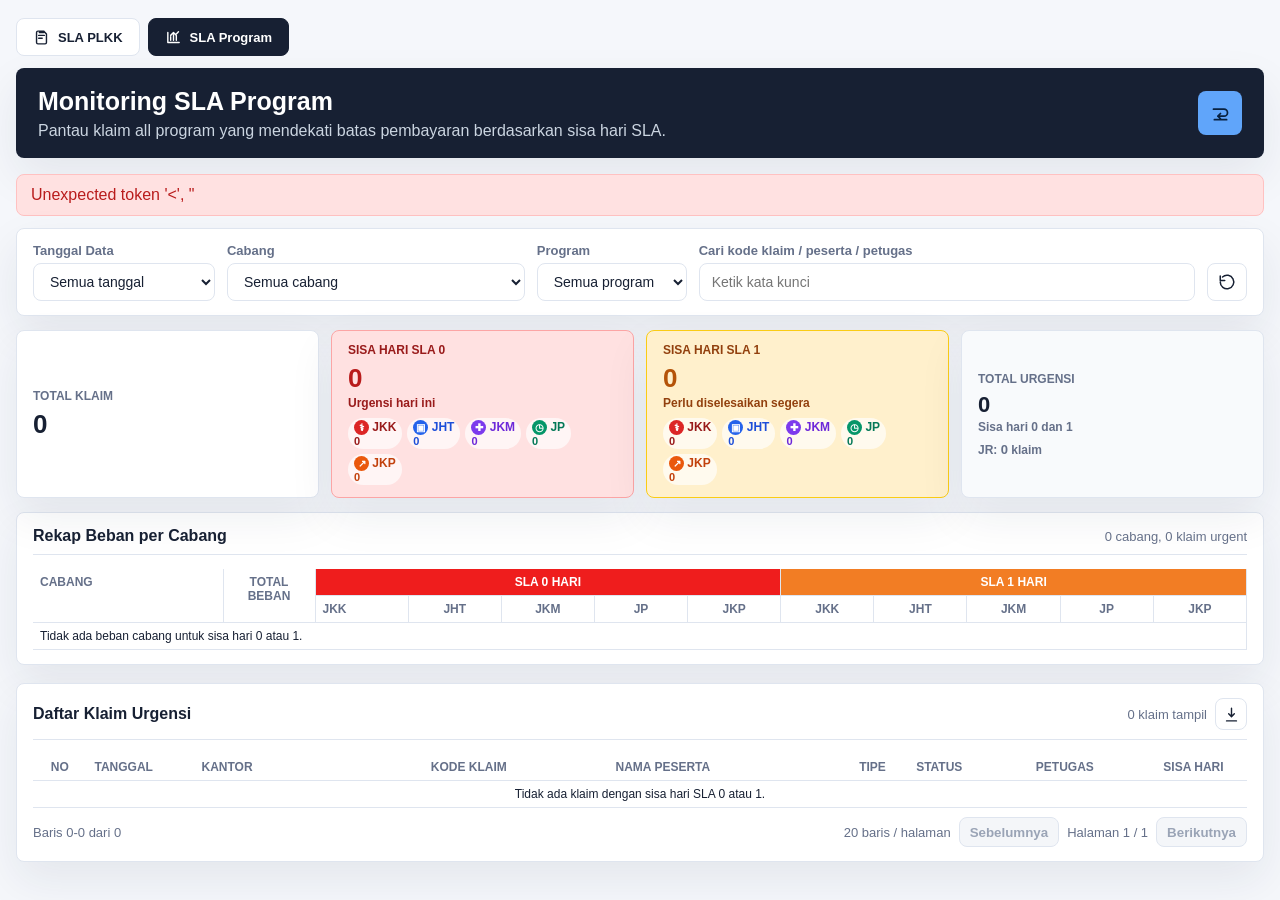
==== sla-program.html @ 9581cb04 "Add files via upload" ====
<!doctype html>
<html lang="id">
  <head>
    <meta charset="utf-8">
    <meta name="viewport" content="width=device-width, initial-scale=1">
    <title>Monitoring SLA Program</title>
    <link rel="stylesheet" href="styles.css?v=20260917-1">
  </head>
  <body>
    <main class="app-shell">
      <nav class="app-menu" aria-label="Menu dashboard SLA">
        <a class="menu-button" href="index.html">
          <svg viewBox="0 0 24 24" aria-hidden="true">
            <path d="M9 5h6m-7 4h8m-8 4h5m-6 8h10a2 2 0 0 0 2-2V7l-4-4H7a2 2 0 0 0-2 2v14a2 2 0 0 0 2 2Z" />
          </svg>
          <span>SLA PLKK</span>
        </a>
        <a class="menu-button active" href="sla-program.html">
          <svg viewBox="0 0 24 24" aria-hidden="true">
            <path d="M4 19V5m0 14h16M8 16v-5m4 5V8m4 8v-7m3-5-4 4-3-3-4 4" />
          </svg>
          <span>SLA Program</span>
        </a>
      </nav>

      <section class="topbar">
        <div>
          <h1>Monitoring SLA Program</h1>
          <p>Pantau klaim all program yang mendekati batas pembayaran berdasarkan sisa hari SLA.</p>
        </div>
        <div class="top-actions">
          <button id="refreshProgram" class="icon-button sheet-button" type="button" title="Ambil data SLA Program" aria-label="Ambil data SLA Program">
            <svg viewBox="0 0 24 24" aria-hidden="true">
              <path d="M4 7h12a4 4 0 0 1 0 8H9m0 0 3-3m-3 3 3 3M5 19h14" />
            </svg>
          </button>
        </div>
      </section>

      <section class="notice" id="programNotice">
        Data SLA Program diambil dari tab <strong>SLA</strong> pada Spreadsheet yang sama dengan SLA PLKK.
      </section>

      <section class="panel controls program-filter-panel">
        <div class="control-group">
          <label for="programDateFilter">Tanggal Data</label>
          <select id="programDateFilter">
            <option value="ALL">Semua tanggal</option>
          </select>
        </div>
        <div class="control-group">
          <label for="programBranchFilter">Cabang</label>
          <select id="programBranchFilter">
            <option value="ALL">Semua cabang</option>
          </select>
        </div>
        <div class="control-group">
          <label for="programTypeFilter">Program</label>
          <select id="programTypeFilter">
            <option value="ALL">Semua program</option>
            <option value="JKK">JKK</option>
            <option value="JHT">JHT</option>
            <option value="JKM">JKM</option>
            <option value="JP">JP</option>
            <option value="JKP">JKP</option>
          </select>
        </div>
        <div class="control-group wide">
          <label for="programSearchInput">Cari kode klaim / peserta / petugas</label>
          <input id="programSearchInput" type="search" placeholder="Ketik kata kunci">
        </div>
        <div class="control-group reset-filter-group">
          <label>&nbsp;</label>
          <button id="programResetFilters" class="filter-reset-button" type="button" title="Refresh filter" aria-label="Refresh filter">
            <svg viewBox="0 0 24 24" aria-hidden="true">
              <path d="M3 12a9 9 0 1 0 3-6.7M3 4v6h6" />
            </svg>
          </button>
        </div>
      </section>

      <section class="cards" id="programCards"></section>

      <section class="panel">
        <div class="panel-heading">
          <h2>Rekap Beban per Cabang</h2>
          <span id="branchRecapMeta">-</span>
        </div>
        <div class="table-wrap">
          <table class="program-table program-recap-table program-matrix-table">
            <thead>
              <tr>
                <th rowspan="2">Cabang</th>
                <th rowspan="2">Total Beban</th>
                <th colspan="5" class="matrix-head matrix-zero">SLA 0 Hari</th>
                <th colspan="5" class="matrix-head matrix-one">SLA 1 Hari</th>
              </tr>
              <tr>
                <th>JKK</th>
                <th>JHT</th>
                <th>JKM</th>
                <th>JP</th>
                <th>JKP</th>
                <th>JKK</th>
                <th>JHT</th>
                <th>JKM</th>
                <th>JP</th>
                <th>JKP</th>
              </tr>
            </thead>
            <tbody id="branchRecapRows">
              <tr><td colspan="12">Memuat data...</td></tr>
            </tbody>
          </table>
        </div>
      </section>

      <section class="panel">
        <div class="panel-heading">
          <h2>Daftar Klaim Urgensi</h2>
          <div class="panel-actions">
            <span id="programMeta">-</span>
            <button id="downloadProgramCsv" class="panel-icon-button" type="button" title="Download CSV sesuai filter" aria-label="Download CSV sesuai filter">
              <svg viewBox="0 0 24 24" aria-hidden="true">
                <path d="M12 3v12m0 0 4-4m-4 4-4-4M5 21h14" />
              </svg>
            </button>
          </div>
        </div>
        <div class="table-wrap">
          <table class="program-table program-detail-table">
            <thead>
              <tr>
                <th>No</th>
                <th>Tanggal</th>
                <th>Kantor</th>
                <th>Kode Klaim</th>
                <th>Nama Peserta</th>
                <th>Tipe</th>
                <th>Status</th>
                <th>Petugas</th>
                <th>Sisa Hari</th>
              </tr>
            </thead>
            <tbody id="programRows">
              <tr><td colspan="9">Memuat data...</td></tr>
            </tbody>
          </table>
        </div>
        <div class="pagination" id="programPagination"></div>
      </section>
    </main>
    <script src="sla-program.js?v=20260917-1"></script>
  </body>
</html>
---- styles.css ----
:root {
  --bg: #f5f7fb;
  --panel: #ffffff;
  --ink: #172033;
  --muted: #657089;
  --line: #dfe5ef;
  --safe: #0f766e;
  --safe-bg: #dff7f2;
  --warn: #b45309;
  --warn-bg: #fff0cc;
  --over: #b91c1c;
  --over-bg: #ffe1e1;
  --boundary: #7c3aed;
  --boundary-bg: #eee7ff;
  --shadow: 0 18px 45px rgba(26, 39, 68, 0.08);
}

* {
  box-sizing: border-box;
}

body {
  margin: 0;
  font-family: Arial, Helvetica, sans-serif;
  background: var(--bg);
  color: var(--ink);
}

.app-shell {
  width: min(1440px, calc(100% - 32px));
  margin: 0 auto;
  padding: 18px 0 36px;
}

.app-menu {
  display: flex;
  gap: 8px;
  margin-bottom: 12px;
}

.menu-button {
  min-height: 38px;
  padding: 0 16px;
  display: inline-flex;
  align-items: center;
  justify-content: center;
  gap: 8px;
  border: 1px solid var(--line);
  border-radius: 8px;
  background: #ffffff;
  color: var(--ink);
  font-size: 13px;
  font-weight: 800;
  text-decoration: none;
}

.menu-button svg {
  width: 17px;
  height: 17px;
  fill: none;
  stroke: currentColor;
  stroke-width: 2;
  stroke-linecap: round;
  stroke-linejoin: round;
  flex: 0 0 auto;
}

.menu-button:hover {
  background: #f8fafc;
}

.menu-button.active {
  background: #172033;
  border-color: #172033;
  color: #ffffff;
}

.topbar {
  display: flex;
  justify-content: space-between;
  gap: 24px;
  align-items: center;
  padding: 18px 22px;
  background: #172033;
  color: white;
  border-radius: 8px;
  box-shadow: var(--shadow);
}

h1,
h2,
p {
  margin: 0;
}

h1 {
  font-size: 25px;
  line-height: 1.2;
}

.topbar p {
  margin-top: 6px;
  color: #cbd5e1;
  max-width: 760px;
}

.upload-button,
.ghost-button,
.icon-button {
  border: 1px solid transparent;
  border-radius: 8px;
  min-height: 44px;
  padding: 0 16px;
  display: inline-flex;
  align-items: center;
  justify-content: center;
  cursor: pointer;
  font-weight: 700;
  white-space: nowrap;
}

.upload-button {
  background: #2dd4bf;
  color: #082f2b;
}

.sheet-button {
  background: #60a5fa;
  color: #08213f;
}

.sheet-button:hover {
  background: #93c5fd;
}

.pull-data-button {
  min-height: 44px;
  padding: 0 16px;
  border: 1px solid rgba(45, 212, 191, 0.5);
  border-radius: 8px;
  background: #2dd4bf;
  color: #082f2b;
  cursor: pointer;
  font-size: 13px;
  font-weight: 900;
  white-space: nowrap;
}

.pull-data-button:hover {
  background: #5eead4;
}

.pull-data-button:disabled {
  cursor: wait;
  opacity: 0.65;
}

.paste-table-button {
  min-height: 44px;
  padding: 0 14px;
  border: 1px solid rgba(96, 165, 250, 0.45);
  border-radius: 8px;
  background: #dbeafe;
  color: #1e3a8a;
  cursor: pointer;
  font-size: 13px;
  font-weight: 900;
  white-space: nowrap;
}

.paste-table-button:hover {
  background: #bfdbfe;
}

.paste-table-button:disabled {
  cursor: wait;
  opacity: 0.65;
}

.upload-button input {
  display: none;
}

.top-actions {
  display: flex;
  align-items: end;
  gap: 10px;
}

.mode-control {
  display: grid;
  gap: 6px;
  min-width: 190px;
}

.mode-control label {
  color: #cbd5e1;
}

.mode-control select {
  min-height: 44px;
  border-color: rgba(255, 255, 255, 0.18);
  background: rgba(255, 255, 255, 0.1);
  color: white;
}

.mode-control option {
  color: var(--ink);
}

.icon-button {
  width: 44px;
  padding: 0;
}

.icon-button svg {
  width: 21px;
  height: 21px;
  fill: none;
  stroke: currentColor;
  stroke-width: 2;
  stroke-linecap: round;
  stroke-linejoin: round;
}

.danger-button {
  background: rgba(255, 255, 255, 0.08);
  border-color: rgba(255, 255, 255, 0.18);
  color: #fecaca;
}

.danger-button:hover {
  background: rgba(185, 28, 28, 0.22);
}

.ghost-button {
  background: white;
  color: var(--ink);
  border-color: var(--line);
}

.notice {
  margin-top: 16px;
  margin-bottom: 12px;
  padding: 11px 14px;
  background: #e8f0ff;
  border: 1px solid #c8d9ff;
  color: #233b6c;
  border-radius: 8px;
}

.notice-meta {
  margin-top: 6px;
  font-size: 13px;
  display: flex;
  flex-wrap: wrap;
  gap: 6px 18px;
}

.notice.error {
  background: var(--over-bg);
  border-color: #ffc1c1;
  color: var(--over);
}

.notice.success {
  background: var(--safe-bg);
  border-color: #b7ede4;
  color: var(--safe);
}

.cards {
  display: grid;
  grid-template-columns: repeat(4, minmax(0, 1fr));
  gap: 12px;
  margin-top: 12px;
  margin-bottom: 14px;
}

.card,
.panel {
  background: var(--panel);
  border: 1px solid var(--line);
  border-radius: 8px;
  box-shadow: var(--shadow);
}

.panel + .panel {
  margin-top: 18px;
}

.detail-grid {
  display: grid;
  grid-template-columns: minmax(430px, 0.85fr) minmax(0, 1.35fr);
  gap: 14px;
  margin-top: 18px;
  align-items: start;
}

.detail-grid .panel {
  min-width: 0;
}

.detail-grid .panel + .panel {
  margin-top: 0;
}

.card {
  min-height: 72px;
  padding: 12px 16px;
  display: flex;
  flex-direction: column;
  justify-content: center;
}

.card span {
  display: block;
  color: var(--muted);
  font-size: 12px;
  font-weight: 700;
  text-transform: uppercase;
}

.card strong {
  display: block;
  margin-top: 6px;
  font-size: 26px;
}

.card em {
  margin-top: 2px;
  color: var(--muted);
  font-size: 12px;
  font-style: normal;
  font-weight: 700;
}

.card-over {
  background: var(--over-bg);
  border-color: #fca5a5;
  color: var(--over);
}

.card-over span,
.card-over em {
  color: #991b1b;
}

.card-warning {
  background: var(--warn-bg);
  border-color: #facc15;
  color: var(--warn);
}

.card-warning span,
.card-warning em {
  color: #92400e;
}

.card-paid {
  background: #f8fafc;
}

.card-paid strong {
  font-size: 22px;
}

.card-paid small {
  color: var(--safe);
  font-size: 13px;
  font-weight: 800;
}

.card-programs {
  display: flex;
  flex-wrap: wrap;
  gap: 5px;
  margin-top: 8px;
}

.card-program-chip {
  display: inline-flex;
  align-items: center;
  gap: 4px;
  min-height: 22px;
  padding: 2px 6px;
  border-radius: 999px;
  background: rgba(255, 255, 255, 0.68);
  font-size: 11px;
  font-weight: 800;
}

.card-program-chip i {
  width: 15px;
  height: 15px;
  display: inline-flex;
  align-items: center;
  justify-content: center;
  border-radius: 999px;
  font-style: normal;
  font-size: 10px;
  color: #ffffff;
}

.card-program-chip strong {
  margin: 0;
  font-size: 11px;
}

.card-program-chip.program-jkk i {
  background: #dc2626;
}

.card-program-chip.program-jht i {
  background: #2563eb;
}

.card-program-chip.program-jkm i {
  background: #7c3aed;
}

.card-program-chip.program-jp i {
  background: #059669;
}

.card-program-chip.program-jkp i {
  background: #ea580c;
}

.card-program-chip.program-jkk {
  color: #991b1b;
}

.card-program-chip.program-jht {
  color: #1d4ed8;
}

.card-program-chip.program-jkm {
  color: #6d28d9;
}

.card-program-chip.program-jp {
  color: #047857;
}

.card-program-chip.program-jkp {
  color: #c2410c;
}

.card-extra-note {
  margin-top: 8px;
  color: var(--muted);
  font-size: 12px;
  font-weight: 700;
}

.card-extra-note strong {
  display: inline;
  margin: 0;
  font-size: 13px;
}

.controls {
  margin-top: 0;
  margin-bottom: 14px;
  padding: 12px 14px;
  display: grid;
  grid-template-columns: 220px 180px 190px minmax(240px, 1fr) 44px;
  gap: 12px;
  align-items: end;
}

.control-group {
  display: grid;
  gap: 5px;
}

.reset-filter-group {
  gap: 5px;
}

.filter-reset-button {
  width: 40px;
  min-width: 40px;
  height: 38px;
  border: 1px solid var(--line);
  border-radius: 8px;
  background: #ffffff;
  color: var(--ink);
  display: inline-flex;
  align-items: center;
  justify-content: center;
  cursor: pointer;
}

.filter-reset-button:hover {
  background: #f8fafc;
}

.filter-reset-button svg {
  width: 18px;
  height: 18px;
  fill: none;
  stroke: currentColor;
  stroke-width: 2;
  stroke-linecap: round;
  stroke-linejoin: round;
}

label {
  color: var(--muted);
  font-size: 13px;
  font-weight: 700;
}

select,
input[type="search"] {
  width: 100%;
  min-height: 38px;
  border: 1px solid var(--line);
  border-radius: 8px;
  padding: 0 12px;
  background: white;
  color: var(--ink);
  font-size: 14px;
}

.grid {
  display: grid;
  grid-template-columns: 0.9fr 1.3fr;
  gap: 16px;
  margin-top: 16px;
}

.panel {
  padding: 14px 16px;
  overflow: hidden;
}

.panel-heading {
  display: flex;
  justify-content: space-between;
  gap: 12px;
  align-items: center;
  min-height: 28px;
  margin-bottom: 12px;
  padding-bottom: 9px;
  border-bottom: 1px solid var(--line);
}

.panel-heading h2 {
  font-size: 16px;
}

.panel-heading span {
  color: var(--muted);
  font-size: 13px;
}

.panel-actions {
  display: flex;
  align-items: center;
  gap: 8px;
  white-space: nowrap;
}

.panel-icon-button {
  width: 32px;
  min-width: 32px;
  height: 32px;
  border: 1px solid var(--line);
  border-radius: 8px;
  background: #ffffff;
  color: var(--ink);
  display: inline-flex;
  align-items: center;
  justify-content: center;
  cursor: pointer;
}

.panel-icon-button:hover {
  background: #f8fafc;
}

.panel-icon-button svg {
  width: 17px;
  height: 17px;
  fill: none;
  stroke: currentColor;
  stroke-width: 2;
  stroke-linecap: round;
  stroke-linejoin: round;
}

.breakdown {
  display: grid;
  gap: 12px;
}

.breakdown-row {
  border: 1px solid var(--line);
  border-radius: 8px;
  padding: 12px;
}

.breakdown-title {
  display: flex;
  justify-content: space-between;
  gap: 12px;
  font-weight: 700;
  margin-bottom: 10px;
}

.bar {
  display: grid;
  grid-template-columns: repeat(10, 1fr);
  height: 18px;
  overflow: hidden;
  border-radius: 8px;
  background: #eef2f7;
}

.bar span {
  min-width: 2px;
}

.bar .safe {
  background: var(--safe);
}

.bar .warning {
  background: var(--warn);
}

.bar .over {
  background: var(--over);
}

.bar .empty {
  background: #94a3b8;
}

.mini-stats {
  display: flex;
  flex-wrap: wrap;
  gap: 8px;
  margin-top: 10px;
}

.pill {
  display: inline-flex;
  align-items: center;
  min-height: 28px;
  padding: 0 10px;
  border-radius: 999px;
  font-size: 12px;
  font-weight: 700;
  background: #edf2f7;
  color: var(--ink);
}

.pill.safe,
.status.AMAN {
  background: var(--safe-bg);
  color: var(--safe);
}

.pill.warning,
.status.WARNING {
  background: var(--warn-bg);
  color: var(--warn);
}

.pill.boundary,
.status.BATAS {
  background: var(--boundary-bg);
  color: var(--boundary);
}

.pill.over,
.status.OVER {
  background: var(--over-bg);
  color: var(--over);
}

.table-wrap {
  width: 100%;
  overflow-x: auto;
  padding-top: 2px;
}

.pagination {
  display: flex;
  justify-content: space-between;
  align-items: center;
  gap: 12px;
  margin-top: 9px;
  color: var(--muted);
  font-size: 13px;
}

.page-controls {
  display: flex;
  align-items: center;
  gap: 8px;
  flex-wrap: wrap;
  justify-content: flex-end;
}

.page-controls label {
  display: inline-flex;
  align-items: center;
  gap: 6px;
}

.page-controls select {
  min-height: 30px;
  width: auto;
  padding: 0 8px;
}

.page-controls button {
  min-height: 30px;
  border: 1px solid var(--line);
  border-radius: 8px;
  background: white;
  color: var(--ink);
  cursor: pointer;
  font-weight: 700;
  padding: 0 10px;
}

.page-controls button:disabled {
  color: #9aa4b6;
  cursor: not-allowed;
  background: #f4f6f9;
}

table {
  width: 100%;
  border-collapse: collapse;
  font-size: 12px;
}

th,
td {
  padding: 7px 10px;
  text-align: left;
  border-bottom: 1px solid var(--line);
  vertical-align: top;
}

th {
  color: var(--muted);
  font-size: 12px;
  text-transform: uppercase;
  white-space: nowrap;
}

.sort-button {
  border: 0;
  padding: 0;
  background: transparent;
  color: inherit;
  cursor: pointer;
  font: inherit;
  font-weight: 800;
  text-transform: inherit;
  white-space: nowrap;
}

.sort-button:hover {
  color: var(--ink);
}

.sort-button span {
  display: inline-block;
  min-width: 10px;
  margin-left: 4px;
  color: var(--ink);
}

.priority-table td:nth-child(4),
.priority-table td:nth-child(5) {
  text-align: center;
  font-weight: 800;
}

.status {
  display: inline-flex;
  padding: 5px 9px;
  border-radius: 999px;
  font-size: 12px;
  font-weight: 700;
  white-space: nowrap;
}

.paid-status {
  display: inline-flex;
  padding: 5px 9px;
  border-radius: 999px;
  font-size: 12px;
  font-weight: 800;
  white-space: nowrap;
}

.paid-status.paid {
  background: #dcfce7;
  color: #166534;
}

.paid-status.unpaid {
  background: #f1f5f9;
  color: #475569;
}

.muted {
  color: var(--muted);
  font-size: 12px;
}

.claim-table {
  min-width: 1280px;
}

.program-controls {
  grid-template-columns: minmax(240px, 1fr);
}

.program-filter-panel {
  grid-template-columns: minmax(160px, 0.55fr) minmax(210px, 0.9fr) minmax(150px, 0.45fr) minmax(280px, 1.5fr) auto;
}

.program-controls textarea {
  width: 100%;
  min-height: 72px;
  border: 1px solid var(--line);
  border-radius: 8px;
  padding: 10px 12px;
  resize: vertical;
  font: inherit;
  color: var(--ink);
}

.program-table {
  min-width: 980px;
}

.program-table th,
.program-table td {
  max-width: 220px;
  overflow: hidden;
  text-overflow: ellipsis;
  white-space: nowrap;
}

.program-detail-table {
  width: 100%;
  min-width: 0;
  table-layout: fixed;
}

.program-detail-table th,
.program-detail-table td {
  padding: 6px 8px;
}

.program-detail-table th:nth-child(1),
.program-detail-table td:nth-child(1) {
  width: 42px;
  text-align: center;
}

.program-detail-table th:nth-child(2),
.program-detail-table td:nth-child(2) {
  width: 84px;
}

.program-detail-table th:nth-child(3),
.program-detail-table td:nth-child(3) {
  width: 180px;
}

.program-detail-table th:nth-child(4),
.program-detail-table td:nth-child(4) {
  width: 145px;
}

.program-detail-table th:nth-child(5),
.program-detail-table td:nth-child(5) {
  width: 180px;
}

.program-detail-table th:nth-child(6),
.program-detail-table td:nth-child(6) {
  width: 56px;
  text-align: center;
}

.program-detail-table th:nth-child(7),
.program-detail-table td:nth-child(7) {
  width: 94px;
}

.program-detail-table th:nth-child(8),
.program-detail-table td:nth-child(8) {
  width: 88px;
}

.program-detail-table th:nth-child(9),
.program-detail-table td:nth-child(9) {
  width: 84px;
  text-align: center;
}

.program-detail-table .row-number {
  color: var(--muted);
  font-weight: 800;
}

.program-detail-table .office-cell {
  white-space: nowrap;
}

.program-detail-table tr.sla-excluded-row td {
  background: #eef2ff;
}

.program-detail-table tr.sla-excluded-row td:first-child {
  box-shadow: inset 4px 0 0 #4f46e5;
}

.sla-excluded-badge {
  display: inline-flex;
  margin-left: 6px;
  padding: 3px 6px;
  border-radius: 999px;
  background: #e0e7ff;
  color: #3730a3;
  font-size: 10px;
  font-weight: 800;
  white-space: nowrap;
}

.program-recap-table {
  min-width: 0;
}

.program-recap-table th,
.program-recap-table td {
  white-space: normal;
  max-width: none;
}

.program-matrix-table {
  min-width: 980px;
  table-layout: fixed;
}

.program-matrix-table th,
.program-matrix-table td {
  padding: 6px 7px;
  text-align: center;
  border-right: 1px solid var(--line);
}

.program-matrix-table th:first-child,
.program-matrix-table td:first-child {
  width: 190px;
  text-align: left;
}

.program-matrix-table th:nth-child(2),
.program-matrix-table td:nth-child(2) {
  width: 92px;
}

.matrix-head {
  color: #ffffff;
  text-align: center;
}

.matrix-zero {
  background: #ef1d1d;
}

.matrix-one {
  background: #f27d24;
}

.matrix-total {
  background: #f8fafc;
  font-weight: 800;
}

.matrix-value {
  font-weight: 700;
}

.matrix-zero-cell:not(:empty) {
  background: #fee2e2;
  color: #991b1b;
}

.matrix-one-cell:not(:empty) {
  background: #ffedd5;
  color: #9a3412;
}

.group-pemeriksaan {
  background: #1d4ed8;
}

.group-verifikasi {
  background: #7c3aed;
}

.group-pembayaran {
  background: #0f766e;
}

.group-selesai {
  background: #334155;
}

.recap-table {
  min-width: 0;
  width: 100%;
  table-layout: fixed;
  border: 1px solid var(--line);
  font-size: 11px;
}

.recap-col-branch {
  width: 15%;
}

.recap-col-done {
  width: 6.5%;
}

.recap-col-total {
  width: 7%;
}

.recap-col-bucket {
  width: 5.4%;
}

.recap-table .group-head {
  color: white;
  text-align: center;
  font-weight: 900;
  height: 32px;
  border-bottom: 1px solid rgba(255, 255, 255, 0.35);
}

.recap-table .bucket-head {
  padding: 4px 3px;
  line-height: 1.1;
  white-space: normal;
}

.recap-table .bucket-head span,
.recap-table .bucket-head small {
  display: block;
}

.recap-table .bucket-head span {
  font-weight: 800;
}

.recap-table .bucket-head small {
  margin-top: 2px;
  font-size: 8px;
  color: #64748b;
}

.recap-table .pemeriksaan-sub {
  background: #dbeafe;
}

.recap-table .verifikasi-sub {
  background: #ede9fe;
}

.recap-table .pembayaran-sub {
  background: #ccfbf1;
}

.recap-table .selesai-sub {
  background: #e2e8f0;
}

.recap-table td,
.recap-table th {
  padding: 6px 5px;
  text-align: center;
  border-right: 1px solid #edf2f7;
}

.recap-table td:last-child,
.recap-table th:last-child {
  border-right: 0;
}

.recap-table td:first-child,
.recap-table th:first-child {
  text-align: left;
  width: auto;
}

.recap-table td:first-child strong {
  display: block;
  overflow: hidden;
  text-overflow: ellipsis;
  white-space: nowrap;
}

.total-cell {
  font-weight: 800;
  background: #f8fafc;
}

.complete-cell {
  font-weight: 900;
}

.complete-safe {
  background: #dcfce7;
  color: #166534;
}

.complete-over {
  background: #fee2e2;
  color: #991b1b;
}

.recap-total-row td {
  border-top: 1px solid #111827;
  font-weight: 900;
}

.recap-total-row td:first-child {
  background: #111827;
  color: white;
}

.heat-watch {
  background: #fff1c2;
}

.heat-watch-strong {
  background: #facc15;
  color: #332200;
  font-weight: 800;
}

.heat-near-1 {
  background: #fef3c7;
  color: #7c2d12;
  font-weight: 700;
}

.heat-near-2 {
  background: #fdba74;
  color: #7c2d12;
  font-weight: 800;
}

.heat-near-3 {
  background: #f87171;
  color: #7f1d1d;
  font-weight: 900;
}

.heat-over {
  background: #fca5a5;
  color: #7f1d1d;
  font-weight: 800;
}

.heat-over-strong {
  background: #dc2626;
  color: white;
  font-weight: 800;
}

.claim-table td:nth-child(4) {
  min-width: 220px;
}

.claim-table td:nth-child(1),
.claim-table td:nth-child(7),
.claim-table td:nth-child(9),
.claim-table td:nth-child(11),
.claim-table td:nth-child(13) {
  white-space: nowrap;
}

.empty-state {
  padding: 32px;
  text-align: center;
  color: var(--muted);
  border: 1px dashed var(--line);
  border-radius: 8px;
}

.program-empty {
  padding: 28px;
  border: 1px dashed var(--line);
  border-radius: 8px;
  background: #f8fafc;
  color: var(--muted);
}

.program-empty strong {
  display: block;
  color: var(--ink);
  font-size: 18px;
  margin-bottom: 6px;
}

.program-empty p {
  max-width: 620px;
  line-height: 1.5;
}

@media (max-width: 980px) {
  .grid,
  .detail-grid,
  .controls {
    grid-template-columns: 1fr;
  }

  .cards {
    grid-template-columns: repeat(2, minmax(0, 1fr));
  }

  .pagination {
    flex-direction: column;
    align-items: stretch;
  }

  .page-controls {
    justify-content: flex-start;
  }

  .topbar {
    align-items: stretch;
    flex-direction: column;
  }

  .top-actions {
    align-items: stretch;
    flex-wrap: wrap;
  }

  .mode-control {
    flex: 1;
  }

}

@media (max-width: 520px) {
  .app-shell {
    width: min(100% - 20px, 1440px);
    padding-top: 10px;
  }

  h1 {
    font-size: 24px;
  }

  .cards {
    grid-template-columns: 1fr;
  }

}
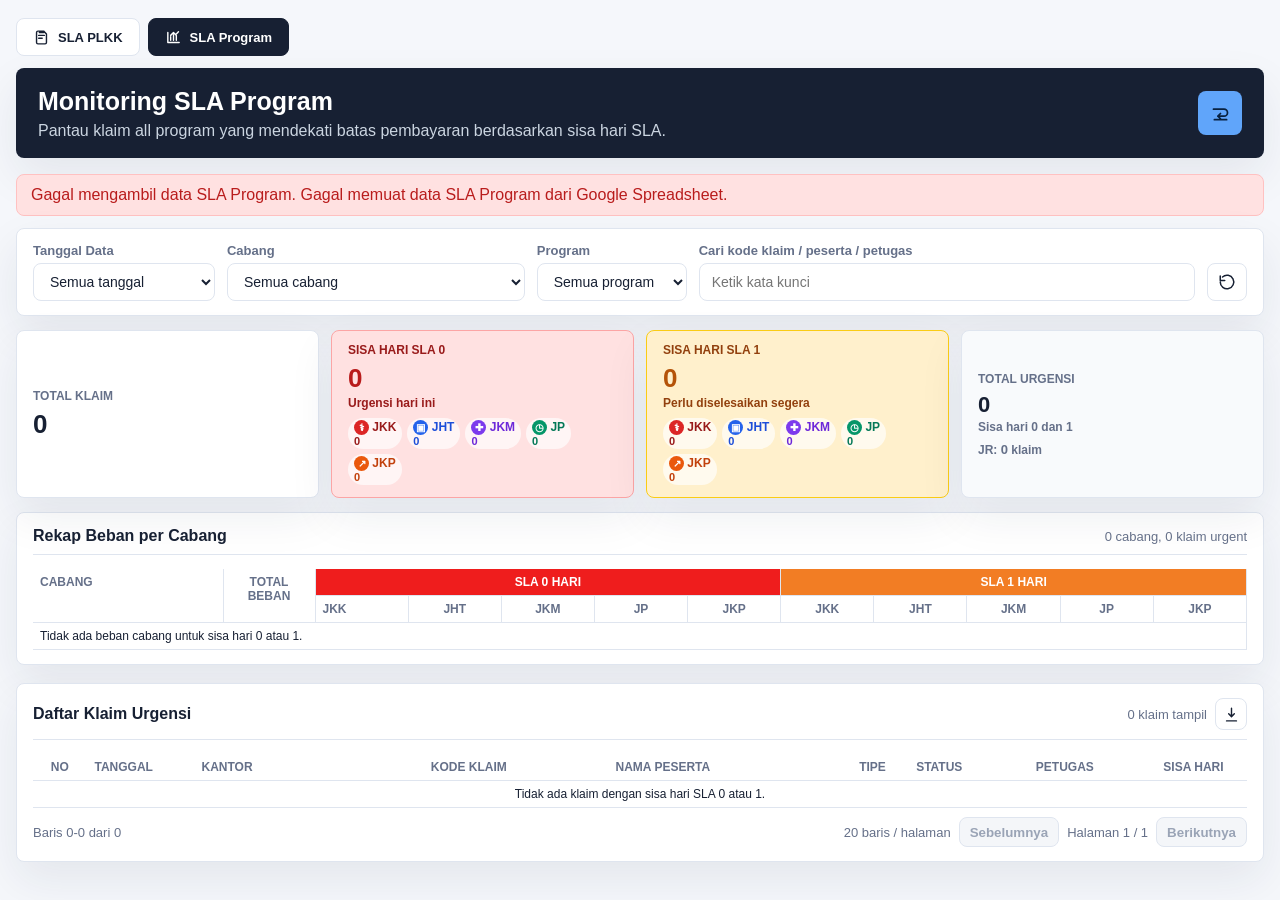
==== commit cb42a59b: "Add files via upload" ====
--- a/sla-program.html
+++ b/sla-program.html
@@ -150,6 +150,6 @@
         <div class="pagination" id="programPagination"></div>
       </section>
     </main>
-    <script src="sla-program.js?v=20260917-1"></script>
+    <script src="sla-program.js?v=20260917-2"></script>
   </body>
 </html>
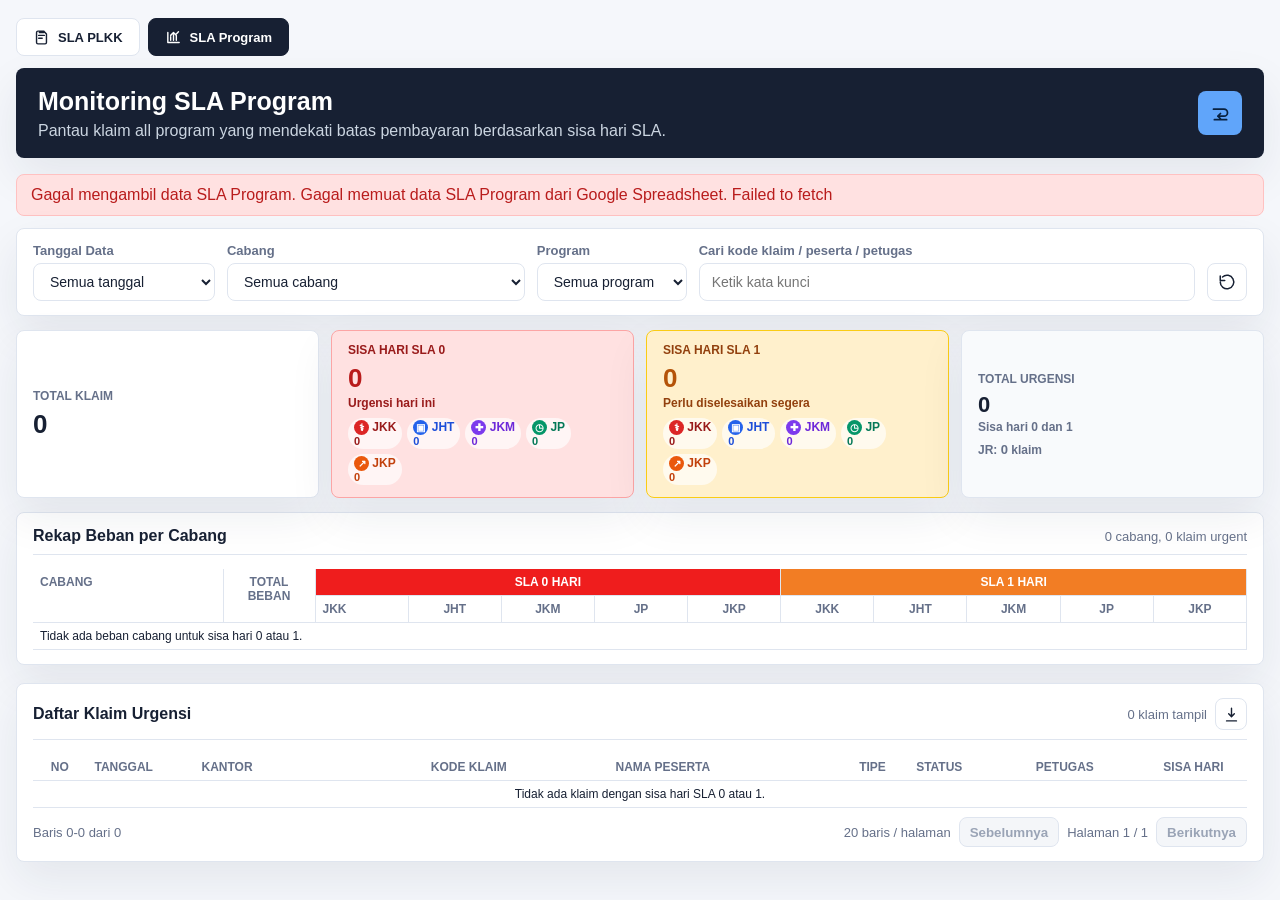
==== commit 7806d905: "Add files via upload" ====
--- a/sla-program.html
+++ b/sla-program.html
@@ -150,6 +150,6 @@
         <div class="pagination" id="programPagination"></div>
       </section>
     </main>
-    <script src="sla-program.js?v=20260917-2"></script>
+    <script src="sla-program.js?v=20260917-3"></script>
   </body>
 </html>
